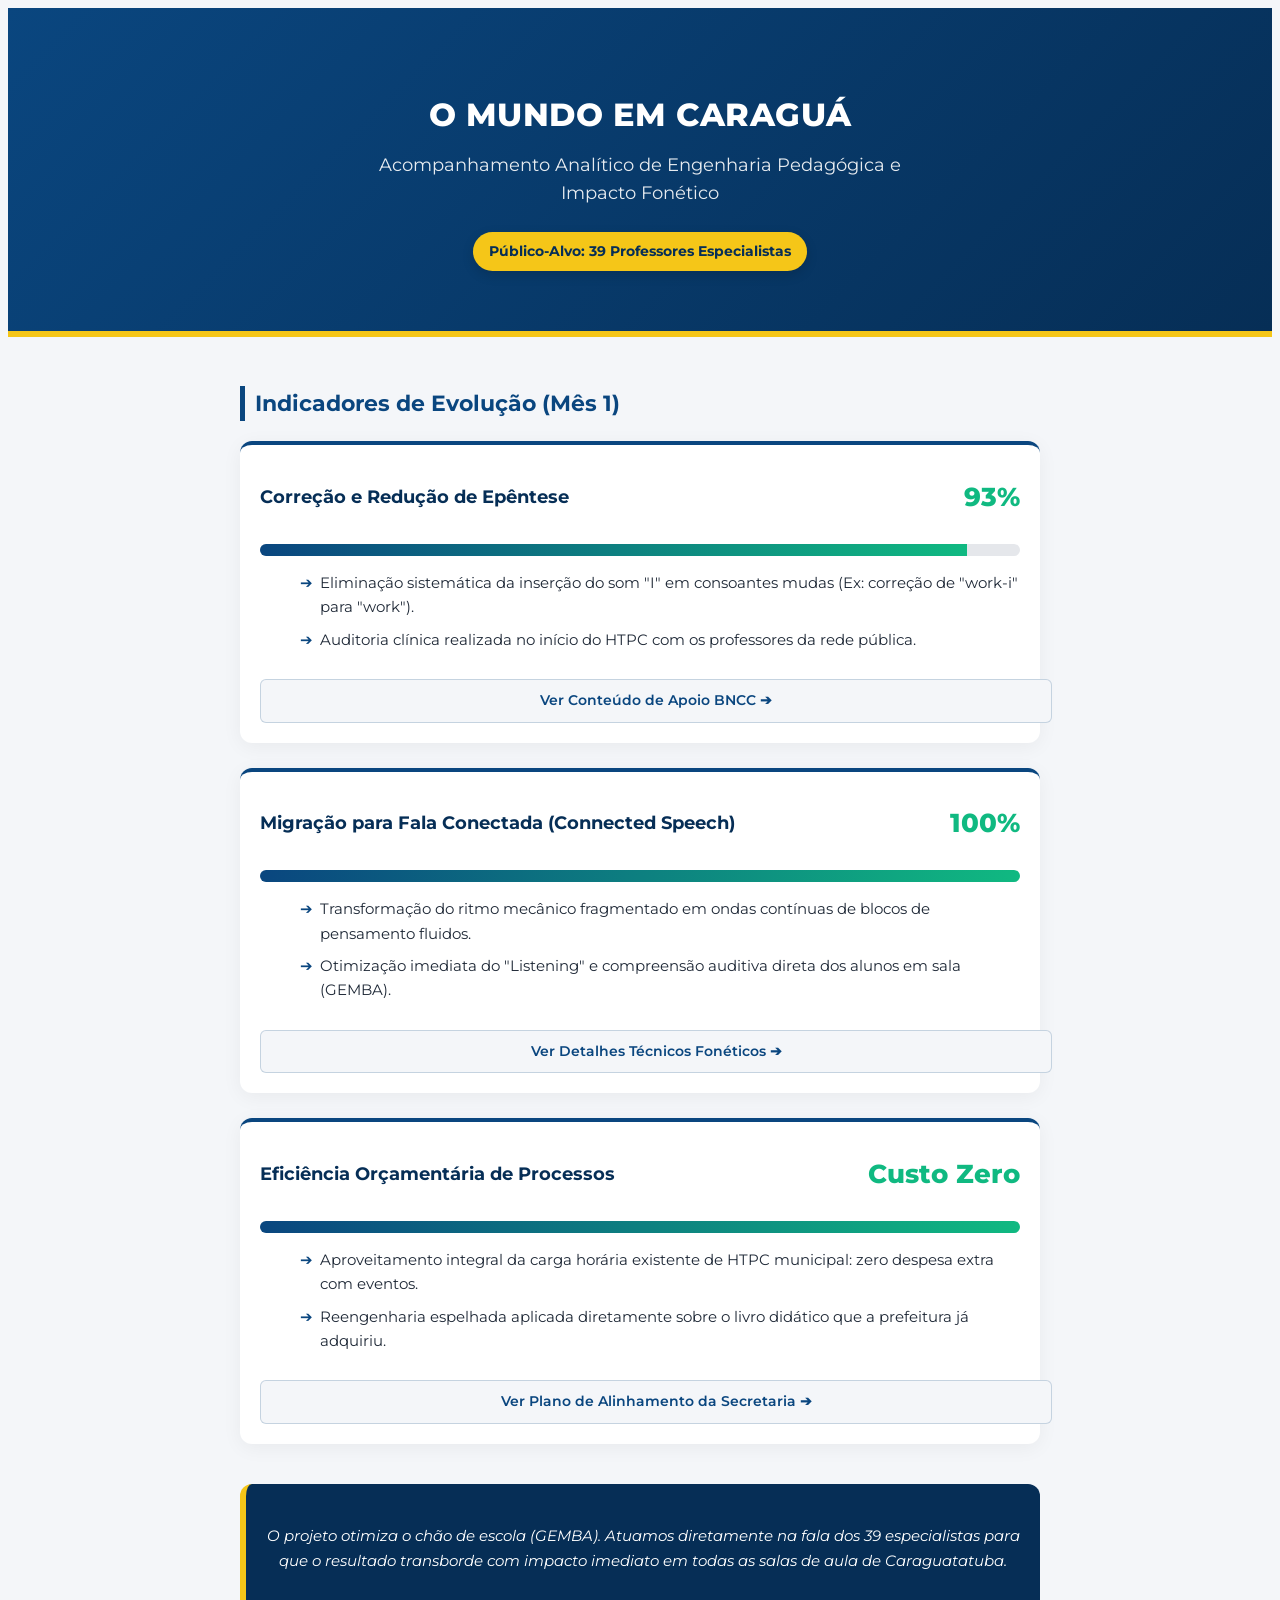
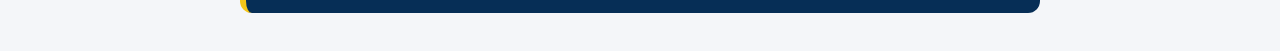
==== index.html @ d8b27a7c "feat: adicionar paginas internas e ajustar alinhamento de texto" ====
<!DOCTYPE html>
<html lang="pt-BR">
<head>
    <meta charset="UTF-8">
    <meta name="viewport" content="width=device-width, initial-scale=1.0">
    <title>Painel de Monitoramento Pedagógico - Curso Inglês Inteligente</title>
    <link rel="icon" type="image/png" href="src/images/favcon-logo.png?v=1" />
    <link rel="preconnect" href="https://fonts.googleapis.com">
    <link rel="preconnect" href="https://fonts.gstatic.com" crossorigin>
    <link href="https://fonts.googleapis.com/css2?family=Montserrat:wght@400;600;800&display=swap" rel="stylesheet">
    <link rel="stylesheet" href="src/css/reset.css">
    <link rel="stylesheet" href="src/css/styles.css">
</head>
<body>

    <header class="hero">
        <h1>O Mundo em Caraguá</h1>
        <p>Acompanhamento Analítico de Engenharia Pedagógica e Impacto Fonético</p>
        <div class="badge-total" aria-label="Escopo do projeto">Público-Alvo: 39 Professores Especialistas</div>
    </header>

    <main class="container">
        
        <section aria-label="Métricas de Evolução Técnico-Pedagógica">
            <h2 class="section-title">Indicadores de Evolução (Mês 1)</h2>

            <!-- CARD 1: EPÊNTESE -->
            <article class="card reveal">
                <div class="card-header-flex">
                    <h3 class="card-title">Correção e Redução de Epêntese</h3>
                    <span class="percentage" aria-label="Noventa e três por cento de eficácia">93%</span>
                </div>
                <div class="progress-bg">
                    <div class="progress-bar" data-progress="93%"></div>
                </div>
                <ul class="details-list">
                    <li>Eliminação sistemática da inserção do som "I" em consoantes mudas (Ex: correção de "work-i" para "work").</li>
                    <li>Auditoria clínica realizada no início do HTPC com os professores da rede pública.</li>
                </ul>
                <!-- LINK INTERNO ATUALIZADO -->
                <a href="bncc.html" class="btn-link">Ver Conteúdo de Apoio BNCC ➔</a>
            </article>

            <!-- CARD 2: FALA CONECTADA -->
            <article class="card reveal">
                <div class="card-header-flex">
                    <h3 class="card-title">Migração para Fala Conectada (Connected Speech)</h3>
                    <span class="percentage" aria-label="Cem por cento de alinhamento programático">100%</span>
                </div>
                <div class="progress-bg">
                    <div class="progress-bar" data-progress="100%"></div>
                </div>
                <ul class="details-list">
                    <li>Transformação do ritmo mecânico fragmentado em ondas contínuas de blocos de pensamento fluidos.</li>
                    <li>Otimização imediata do "Listening" e compreensão auditiva direta dos alunos em sala (GEMBA).</li>
                </ul>
                <!-- LINK INTERNO ATUALIZADO -->
                <a href="speech.html" class="btn-link">Ver Detalhes Técnicos Fonéticos ➔</a>
            </article>

            <!-- CARD 3: ECONOMIA E EFICIÊNCIA -->
            <article class="card reveal">
                <div class="card-header-flex">
                    <h3 class="card-title">Eficiência Orçamentária de Processos</h3>
                    <span class="percentage" aria-label="Custo zero em logística adicional">Custo Zero</span>
                </div>
                <div class="progress-bg">
                    <div class="progress-bar" data-progress="100%"></div>
                </div>
                <ul class="details-list">
                    <li>Aproveitamento integral da carga horária existente de HTPC municipal: zero despesa extra com eventos.</li>
                    <li>Reengenharia espelhada aplicada diretamente sobre o livro didático que a prefeitura já adquiriu.</li>
                </ul>
                <!-- LINK INTERNO ATUALIZADO -->
                <a href="secretaria.html" class="btn-link">Ver Plano de Alinhamento da Secretaria ➔</a>
            </article>

        </section>

        <footer class="footer-note reveal">
            <p> O projeto otimiza o chão de escola (GEMBA). Atuamos diretamente na fala dos 39 especialistas para que o resultado transborde com impacto imediato em todas as salas de aula de Caraguatatuba.</p>
        </footer>

    </main>

    <script src="src/js/index.js"></script>
</body>
</html>
---- src/css/styles.css ----
/* ==========================================================================
   VARIÁVEIS DE DESIGN SYSTEM (Cores Oficiais de Caraguatatuba)
   ========================================================================== */
:root {
    --azul-principal: #0a467f;
    --azul-escuro: #062e56;
    --dourado: #f5c618;
    --branco: #ffffff;
    --cinza-claro: #f4f6f9;
    --texto-dark: #1f2937;
    --verde-sucesso: #10b981;
    --transicao: all 0.4s cubic-bezier(0.16, 1, 0.3, 1);
}

body {
    font-family: 'Montserrat', sans-serif;
    background-color: var(--cinza-claro);
    color: var(--texto-dark);
    line-height: 1.6;
    overflow-x: hidden;
}

/* Acessibilidade: Navegação segura via teclado */
*:focus-visible {
    outline: 3px solid var(--dourado);
    outline-offset: 2px;
}

/* ==========================================================================
   ANIMAÇÕES E MOVIMENTO (Intersection Observer Targets)
   ========================================================================== */
.reveal {
    opacity: 0;
    transform: translateY(40px);
    transition: var(--transicao);
}

.reveal.active {
    opacity: 1;
    transform: translateY(0);
}

/* ==========================================================================
   HERO / CABEÇALHO DO PAINEL
   ========================================================================== */
.hero {
    background: linear-gradient(135deg, var(--azul-principal), var(--azul-escuro));
    color: var(--branco);
    padding: 60px 20px;
    text-align: center;
    position: relative;
    border-bottom: 6px solid var(--dourado);
}

.hero h1 {
    font-size: 2rem;
    font-weight: 800;
    margin-bottom: 10px;
    text-transform: uppercase;
    letter-spacing: 0.5px;
}

.hero p {
    font-size: 1.1rem;
    color: var(--branco);
    opacity: 0.9;
    max-width: 600px;
    margin: 0 auto 25px auto;
}

.badge-total {
    background-color: var(--dourado);
    color: var(--azul-escuro);
    padding: 8px 16px;
    border-radius: 50px;
    font-weight: 700;
    display: inline-block;
    font-size: 0.9rem;
    box-shadow: 0 4px 12px rgba(0,0,0,0.15);
}

/* ==========================================================================
   CONTAINER E CARDS DE MÉTRICAS
   ========================================================================== */
.container {
    padding: 30px 20px;
    max-width: 800px;
    margin: 0 auto;
}

.section-title {
    font-size: 1.4rem;
    color: var(--azul-principal);
    margin-bottom: 20px;
    border-left: 5px solid var(--azul-principal);
    padding-left: 10px;
    font-weight: 700;
}

.card {
    background-color: var(--branco);
    border-radius: 12px;
    padding: 20px;
    margin-bottom: 25px;
    box-shadow: 0 4px 20px rgba(0,0,0,0.05);
    border-top: 4px solid var(--azul-principal);
    transition: var(--transicao);
}

.card:hover {
    transform: translateY(-5px);
    box-shadow: 0 10px 25px rgba(6, 46, 86, 0.1);
}

.card-header-flex {
    display: flex;
    justify-content: space-between;
    align-items: center;
    margin-bottom: 15px;
}

.card-title {
    font-size: 1.1rem;
    font-weight: 700;
    color: var(--azul-escuro);
}

.percentage {
    font-size: 1.6rem;
    font-weight: 800;
    color: var(--verde-sucesso);
}

/* Barras de Rolagem Dinâmicas */
.progress-bg {
    background-color: #e5e7eb;
    border-radius: 8px;
    height: 12px;
    width: 100%;
    overflow: hidden;
    margin-bottom: 15px;
}

.progress-bar {
    background: linear-gradient(90deg, var(--azul-principal), var(--verde-sucesso));
    height: 100%;
    width: 0; /* Preenchido dinamicamente via JS */
    transition: width 1.5s cubic-bezier(0.1, 1, 0.1, 1);
}

.details-list {
    list-style: none;
    font-size: 0.95rem;
}

.details-list li {
    margin-bottom: 8px;
    padding-left: 20px;
    position: relative;
}

.details-list li::before {
    content: "➔";
    position: absolute;
    left: 0;
    color: var(--azul-principal);
}

/* Links de Corroboração Técnica */
.btn-link {
    display: inline-flex;
    align-items: center;
    justify-content: center;
    background-color: var(--cinza-claro);
    color: var(--azul-principal);
    text-decoration: none;
    padding: 10px 15px;
    border-radius: 6px;
    font-size: 0.85rem;
    font-weight: 600;
    margin-top: 12px;
    width: 100%;
    border: 1px solid rgba(10, 70, 127, 0.2);
    transition: var(--transicao);
}

.btn-link:hover {
    background-color: var(--azul-principal);
    color: var(--branco);
}

/* ==========================================================================
   DIRETRIZ DE FECHAMENTO (FOOTER)
   ========================================================================== */
.footer-note {
    background-color: var(--azul-escuro);
    color: var(--branco);
    padding: 25px 20px;
    text-align: center;
    border-radius: 12px;
    margin-top: 40px;
    border-left: 6px solid var(--dourado);
}

.footer-note p {
    font-size: 0.95rem;
    font-style: italic;
}

/* ==========================================================================
   MEDIA QUERIES (Mobile First / Otimização para Celular)
   ========================================================================== */
@media (max-width: 480px) {
    .hero h1 { font-size: 1.6rem; }
    .card-header-flex { flex-direction: column; align-items: flex-start; gap: 5px; }
    .percentage { font-size: 1.4rem; }
}

/* Ajuste de alinhamento executivo para blocos de texto */
.card p {
    text-align: justify;
    text-justify: inter-word; /* Melhora a distribuição do espaçamento em navegadores mobile */
    margin-bottom: 20px;      /* Garante o espaçamento correto entre parágrafos */
}
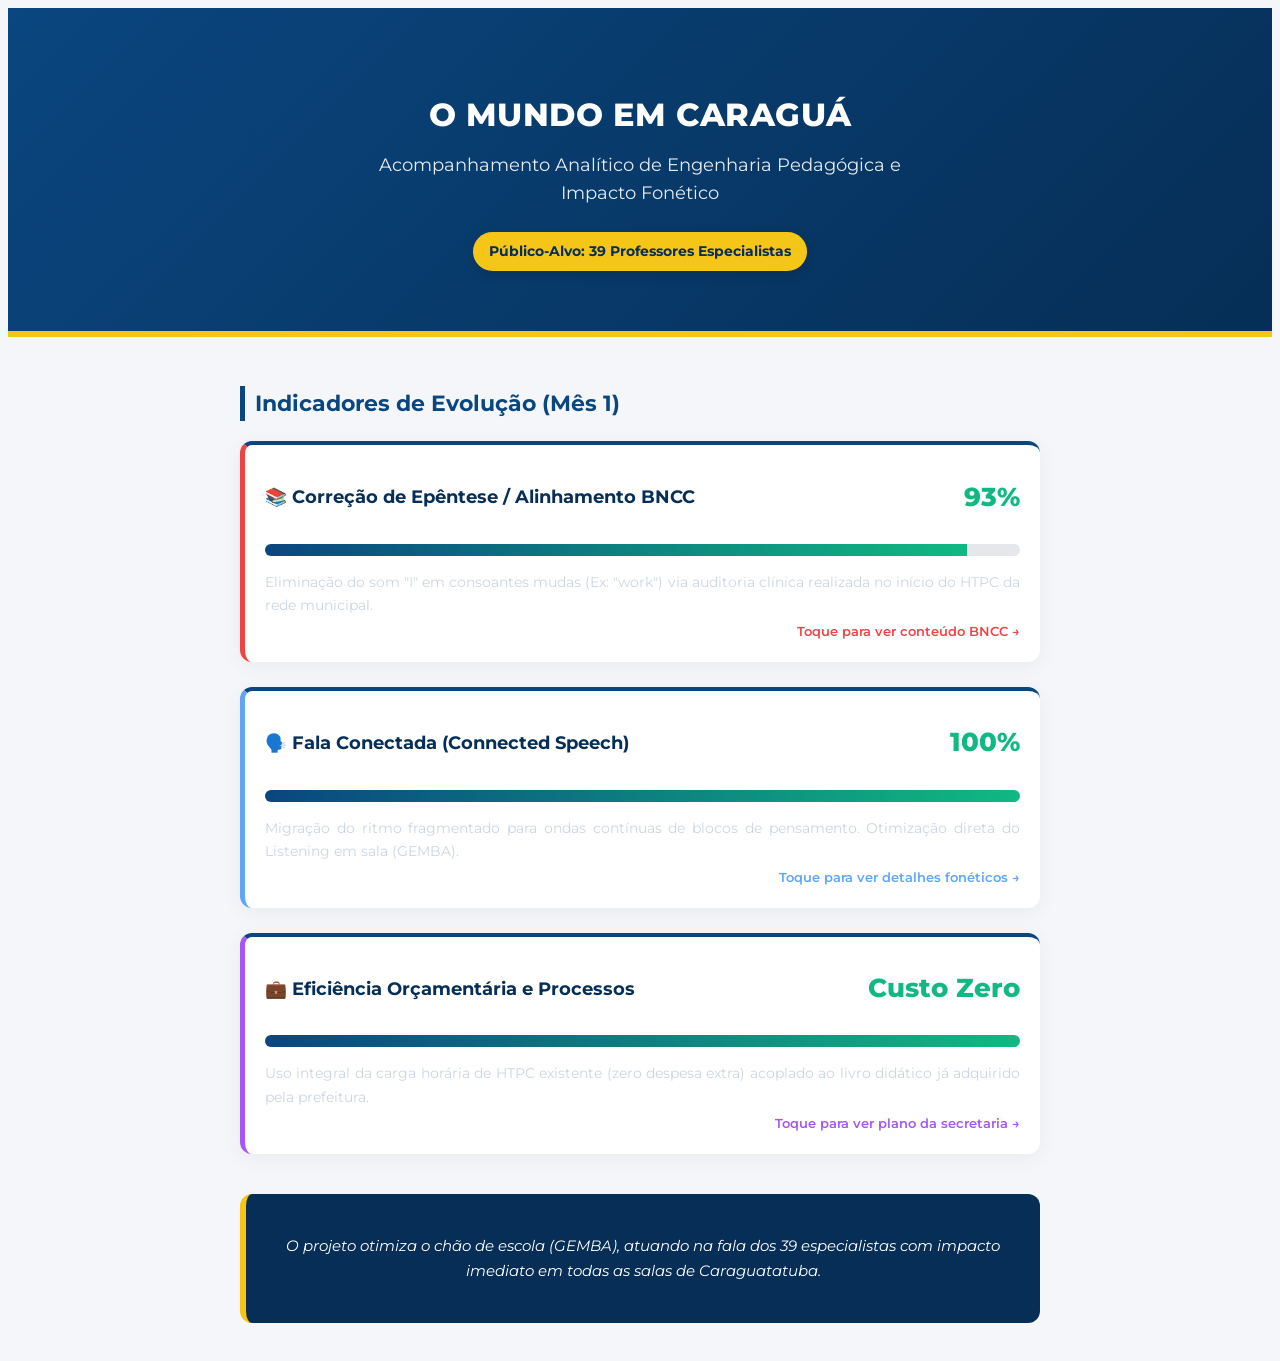
==== commit f3e88d4d: "refactor: enxugar conteúdos para mobile e aplicar links nos cards" ====
--- a/index.html
+++ b/index.html
@@ -24,61 +24,61 @@
         <section aria-label="Métricas de Evolução Técnico-Pedagógica">
             <h2 class="section-title">Indicadores de Evolução (Mês 1)</h2>
 
-            <!-- CARD 1: EPÊNTESE -->
-            <article class="card reveal">
-                <div class="card-header-flex">
-                    <h3 class="card-title">Correção e Redução de Epêntese</h3>
-                    <span class="percentage" aria-label="Noventa e três por cento de eficácia">93%</span>
-                </div>
-                <div class="progress-bg">
-                    <div class="progress-bar" data-progress="93%"></div>
-                </div>
-                <ul class="details-list">
-                    <li>Eliminação sistemática da inserção do som "I" em consoantes mudas (Ex: correção de "work-i" para "work").</li>
-                    <li>Auditoria clínica realizada no início do HTPC com os professores da rede pública.</li>
-                </ul>
-                <!-- LINK INTERNO ATUALIZADO -->
-                <a href="bncc.html" class="btn-link">Ver Conteúdo de Apoio BNCC ➔</a>
-            </article>
+            <!-- CARD 1: EPÊNTESE (Abre bncc.html) -->
+            <a href="bncc.html" style="text-decoration: none; color: inherit; display: block; margin-bottom: 15px;">
+                <article class="card reveal" style="border-left: 5px solid #ef4444;">
+                    <div class="card-header-flex">
+                        <h3 class="card-title">📚 Correção de Epêntese / Alinhamento BNCC</h3>
+                        <span class="percentage" aria-label="Noventa e três por cento de eficácia">93%</span>
+                    </div>
+                    <div class="progress-bg">
+                        <div class="progress-bar" data-progress="93%"></div>
+                    </div>
+                    <p style="font-size: 0.9rem; color: #cbd5e1; margin: 10px 0 5px 0; text-align: justify;">
+                        Eliminação do som "I" em consoantes mudas (Ex: "work") via auditoria clínica realizada no início do HTPC da rede municipal.
+                    </p>
+                    <span style="display: block; font-size: 0.8rem; color: #ef4444; font-weight: 600; text-align: right; margin-top: 5px;">Toque para ver conteúdo BNCC →</span>
+                </article>
+            </a>
 
-            <!-- CARD 2: FALA CONECTADA -->
-            <article class="card reveal">
-                <div class="card-header-flex">
-                    <h3 class="card-title">Migração para Fala Conectada (Connected Speech)</h3>
-                    <span class="percentage" aria-label="Cem por cento de alinhamento programático">100%</span>
-                </div>
-                <div class="progress-bg">
-                    <div class="progress-bar" data-progress="100%"></div>
-                </div>
-                <ul class="details-list">
-                    <li>Transformação do ritmo mecânico fragmentado em ondas contínuas de blocos de pensamento fluidos.</li>
-                    <li>Otimização imediata do "Listening" e compreensão auditiva direta dos alunos em sala (GEMBA).</li>
-                </ul>
-                <!-- LINK INTERNO ATUALIZADO -->
-                <a href="speech.html" class="btn-link">Ver Detalhes Técnicos Fonéticos ➔</a>
-            </article>
+            <!-- CARD 2: FALA CONECTADA (Abre speech.html) -->
+            <a href="speech.html" style="text-decoration: none; color: inherit; display: block; margin-bottom: 15px;">
+                <article class="card reveal" style="border-left: 5px solid #60a5fa;">
+                    <div class="card-header-flex">
+                        <h3 class="card-title">🗣️ Fala Conectada (Connected Speech)</h3>
+                        <span class="percentage" aria-label="Cem por cento de alinhamento programático">100%</span>
+                    </div>
+                    <div class="progress-bg">
+                        <div class="progress-bar" data-progress="100%"></div>
+                    </div>
+                    <p style="font-size: 0.9rem; color: #cbd5e1; margin: 10px 0 5px 0; text-align: justify;">
+                        Migração do ritmo fragmentado para ondas contínuas de blocos de pensamento. Otimização direta do Listening em sala (GEMBA).
+                    </p>
+                    <span style="display: block; font-size: 0.8rem; color: #60a5fa; font-weight: 600; text-align: right; margin-top: 5px;">Toque para ver detalhes fonéticos →</span>
+                </article>
+            </a>
 
-            <!-- CARD 3: ECONOMIA E EFICIÊNCIA -->
-            <article class="card reveal">
-                <div class="card-header-flex">
-                    <h3 class="card-title">Eficiência Orçamentária de Processos</h3>
-                    <span class="percentage" aria-label="Custo zero em logística adicional">Custo Zero</span>
-                </div>
-                <div class="progress-bg">
-                    <div class="progress-bar" data-progress="100%"></div>
-                </div>
-                <ul class="details-list">
-                    <li>Aproveitamento integral da carga horária existente de HTPC municipal: zero despesa extra com eventos.</li>
-                    <li>Reengenharia espelhada aplicada diretamente sobre o livro didático que a prefeitura já adquiriu.</li>
-                </ul>
-                <!-- LINK INTERNO ATUALIZADO -->
-                <a href="secretaria.html" class="btn-link">Ver Plano de Alinhamento da Secretaria ➔</a>
-            </article>
+            <!-- CARD 3: ECONOMIA E EFICIÊNCIA (Abre secretaria.html) -->
+            <a href="secretaria.html" style="text-decoration: none; color: inherit; display: block; margin-bottom: 15px;">
+                <article class="card reveal" style="border-left: 5px solid #a855f7;">
+                    <div class="card-header-flex">
+                        <h3 class="card-title">💼 Eficiência Orçamentária e Processos</h3>
+                        <span class="percentage" aria-label="Custo zero em logística adicional">Custo Zero</span>
+                    </div>
+                    <div class="progress-bg">
+                        <div class="progress-bar" data-progress="100%"></div>
+                    </div>
+                    <p style="font-size: 0.9rem; color: #cbd5e1; margin: 10px 0 5px 0; text-align: justify;">
+                        Uso integral da carga horária de HTPC existente (zero despesa extra) acoplado ao livro didático já adquirido pela prefeitura.
+                    </p>
+                    <span style="display: block; font-size: 0.8rem; color: #a855f7; font-weight: 600; text-align: right; margin-top: 5px;">Toque para ver plano da secretaria →</span>
+                </article>
+            </a>
 
         </section>
 
         <footer class="footer-note reveal">
-            <p> O projeto otimiza o chão de escola (GEMBA). Atuamos diretamente na fala dos 39 especialistas para que o resultado transborde com impacto imediato em todas as salas de aula de Caraguatatuba.</p>
+            <p>O projeto otimiza o chão de escola (GEMBA), atuando na fala dos 39 especialistas com impacto imediato em todas as salas de Caraguatatuba.</p>
         </footer>
 
     </main>
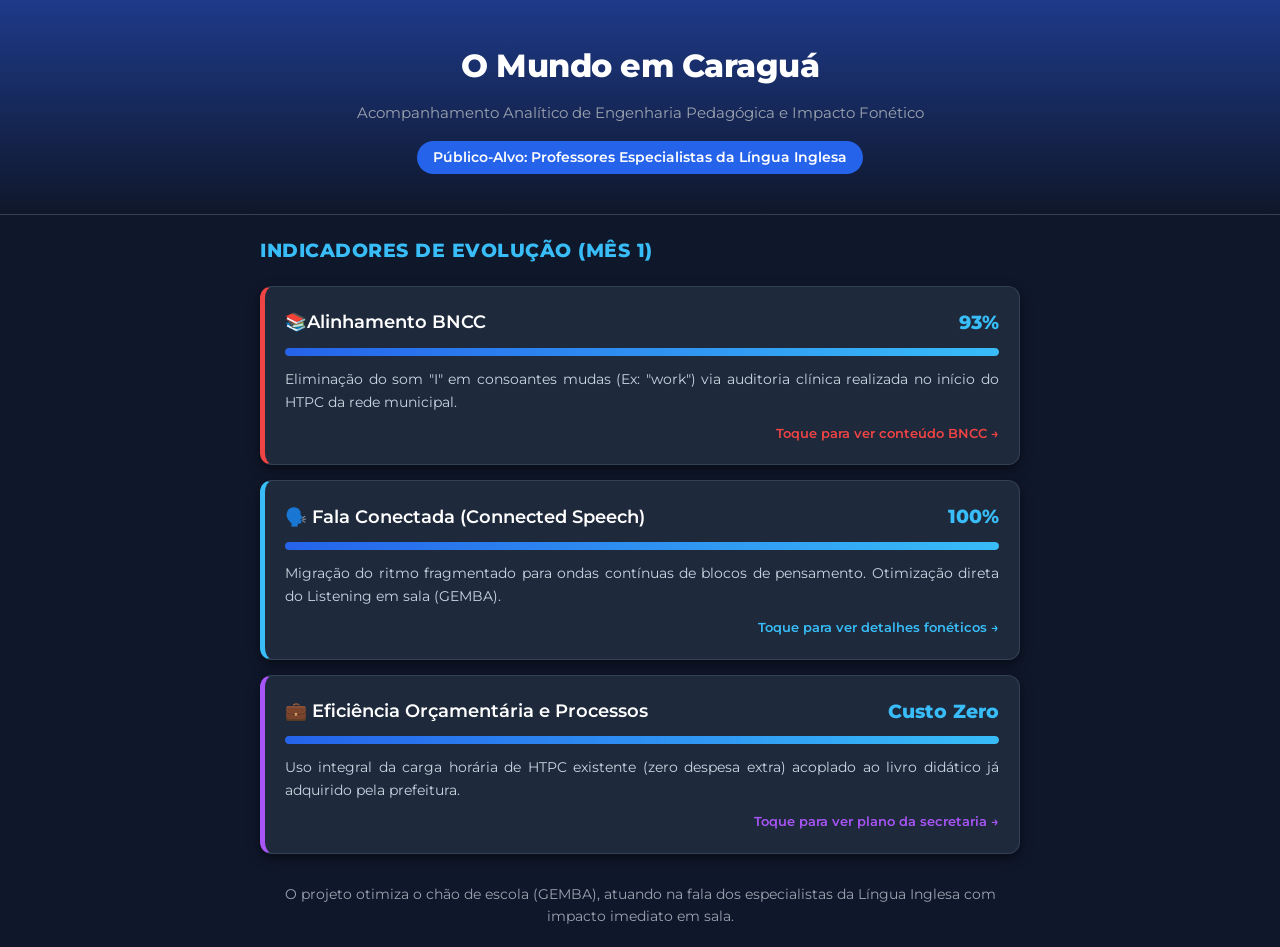
==== commit 683df87d: "feat: integração do texto de integração oficial e dark mode completo" ====
--- a/index.html
+++ b/index.html
@@ -16,7 +16,7 @@
     <header class="hero">
         <h1>O Mundo em Caraguá</h1>
         <p>Acompanhamento Analítico de Engenharia Pedagógica e Impacto Fonético</p>
-        <div class="badge-total" aria-label="Escopo do projeto">Público-Alvo: 39 Professores Especialistas</div>
+        <div class="badge-total">Público-Alvo: Professores Especialistas da Língua Inglesa</div>
     </header>
 
     <main class="container">
@@ -25,60 +25,54 @@
             <h2 class="section-title">Indicadores de Evolução (Mês 1)</h2>
 
             <!-- CARD 1: EPÊNTESE (Abre bncc.html) -->
-            <a href="bncc.html" style="text-decoration: none; color: inherit; display: block; margin-bottom: 15px;">
+            <a href="bncc.html" style="text-decoration: none; color: inherit; display: block;">
                 <article class="card reveal" style="border-left: 5px solid #ef4444;">
                     <div class="card-header-flex">
-                        <h3 class="card-title">📚 Correção de Epêntese / Alinhamento BNCC</h3>
-                        <span class="percentage" aria-label="Noventa e três por cento de eficácia">93%</span>
+                        <h3 class="card-title">📚Alinhamento BNCC</h3>
+                        <span class="percentage">93%</span>
                     </div>
                     <div class="progress-bg">
-                        <div class="progress-bar" data-progress="93%"></div>
+                        <div class="progress-bar" style="width: 93%;"></div>
                     </div>
-                    <p style="font-size: 0.9rem; color: #cbd5e1; margin: 10px 0 5px 0; text-align: justify;">
-                        Eliminação do som "I" em consoantes mudas (Ex: "work") via auditoria clínica realizada no início do HTPC da rede municipal.
-                    </p>
-                    <span style="display: block; font-size: 0.8rem; color: #ef4444; font-weight: 600; text-align: right; margin-top: 5px;">Toque para ver conteúdo BNCC →</span>
+                    <p>Eliminação do som "I" em consoantes mudas (Ex: "work") via auditoria clínica realizada no início do HTPC da rede municipal.</p>
+                    <span style="display: block; font-size: 0.8rem; color: #ef4444; font-weight: 600; text-align: right; margin-top: 10px;">Toque para ver conteúdo BNCC →</span>
                 </article>
             </a>
 
             <!-- CARD 2: FALA CONECTADA (Abre speech.html) -->
-            <a href="speech.html" style="text-decoration: none; color: inherit; display: block; margin-bottom: 15px;">
-                <article class="card reveal" style="border-left: 5px solid #60a5fa;">
+            <a href="speech.html" style="text-decoration: none; color: inherit; display: block;">
+                <article class="card reveal" style="border-left: 5px solid #38bdf8;">
                     <div class="card-header-flex">
                         <h3 class="card-title">🗣️ Fala Conectada (Connected Speech)</h3>
-                        <span class="percentage" aria-label="Cem por cento de alinhamento programático">100%</span>
+                        <span class="percentage">100%</span>
                     </div>
                     <div class="progress-bg">
-                        <div class="progress-bar" data-progress="100%"></div>
+                        <div class="progress-bar" style="width: 100%;"></div>
                     </div>
-                    <p style="font-size: 0.9rem; color: #cbd5e1; margin: 10px 0 5px 0; text-align: justify;">
-                        Migração do ritmo fragmentado para ondas contínuas de blocos de pensamento. Otimização direta do Listening em sala (GEMBA).
-                    </p>
-                    <span style="display: block; font-size: 0.8rem; color: #60a5fa; font-weight: 600; text-align: right; margin-top: 5px;">Toque para ver detalhes fonéticos →</span>
+                    <p>Migração do ritmo fragmentado para ondas contínuas de blocos de pensamento. Otimização direta do Listening em sala (GEMBA).</p>
+                    <span style="display: block; font-size: 0.8rem; color: #38bdf8; font-weight: 600; text-align: right; margin-top: 10px;">Toque para ver detalhes fonéticos →</span>
                 </article>
             </a>
 
             <!-- CARD 3: ECONOMIA E EFICIÊNCIA (Abre secretaria.html) -->
-            <a href="secretaria.html" style="text-decoration: none; color: inherit; display: block; margin-bottom: 15px;">
+            <a href="secretaria.html" style="text-decoration: none; color: inherit; display: block;">
                 <article class="card reveal" style="border-left: 5px solid #a855f7;">
                     <div class="card-header-flex">
                         <h3 class="card-title">💼 Eficiência Orçamentária e Processos</h3>
-                        <span class="percentage" aria-label="Custo zero em logística adicional">Custo Zero</span>
+                        <span class="percentage">Custo Zero</span>
                     </div>
                     <div class="progress-bg">
-                        <div class="progress-bar" data-progress="100%"></div>
+                        <div class="progress-bar" style="width: 100%;"></div>
                     </div>
-                    <p style="font-size: 0.9rem; color: #cbd5e1; margin: 10px 0 5px 0; text-align: justify;">
-                        Uso integral da carga horária de HTPC existente (zero despesa extra) acoplado ao livro didático já adquirido pela prefeitura.
-                    </p>
-                    <span style="display: block; font-size: 0.8rem; color: #a855f7; font-weight: 600; text-align: right; margin-top: 5px;">Toque para ver plano da secretaria →</span>
+                    <p>Uso integral da carga horária de HTPC existente (zero despesa extra) acoplado ao livro didático já adquirido pela prefeitura.</p>
+                    <span style="display: block; font-size: 0.8rem; color: #a855f7; font-weight: 600; text-align: right; margin-top: 10px;">Toque para ver plano da secretaria →</span>
                 </article>
             </a>
 
         </section>
 
         <footer class="footer-note reveal">
-            <p>O projeto otimiza o chão de escola (GEMBA), atuando na fala dos 39 especialistas com impacto imediato em todas as salas de Caraguatatuba.</p>
+            <p>O projeto otimiza o chão de escola (GEMBA), atuando na fala dos especialistas da Língua Inglesa com impacto imediato em sala.</p>
         </footer>
 
     </main>
--- a/src/css/styles.css
+++ b/src/css/styles.css
@@ -1,224 +1,159 @@
-/* ==========================================================================
-   VARIÁVEIS DE DESIGN SYSTEM (Cores Oficiais de Caraguatatuba)
-   ========================================================================== */
+/* VARIÁVEIS CORPORATIVAS EM DARK MODE */
 :root {
-    --azul-principal: #0a467f;
-    --azul-escuro: #062e56;
-    --dourado: #f5c618;
-    --branco: #ffffff;
-    --cinza-claro: #f4f6f9;
-    --texto-dark: #1f2937;
-    --verde-sucesso: #10b981;
-    --transicao: all 0.4s cubic-bezier(0.16, 1, 0.3, 1);
+    --bg-fundo: #0f172a;        /* Fundo ultra escuro */
+    --bg-cards: #1e293b;        /* Fundo dos cards cinza-azulado */
+    --texto-principal: #f8fafc; /* Texto principal quase branco */
+    --texto-mutado: #9ca3af;    /* Texto secundário cinza claro */
+    --azul-principal: #3b82f6;  /* Azul neon para links e destaques */
+    --azul-secundario: #38bdf8; /* Azul claro para títulos */
+}
+
+/* CONFIGURAÇÃO BASE */
+* {
+    box-sizing: border-box;
+    margin: 0;
+    padding: 0;
 }
 
 body {
+    background-color: var(--bg-fundo);
+    color: var(--texto-principal);
     font-family: 'Montserrat', sans-serif;
-    background-color: var(--cinza-claro);
-    color: var(--texto-dark);
     line-height: 1.6;
-    overflow-x: hidden;
 }
 
-/* Acessibilidade: Navegação segura via teclado */
-*:focus-visible {
-    outline: 3px solid var(--dourado);
-    outline-offset: 2px;
-}
-
-/* ==========================================================================
-   ANIMAÇÕES E MOVIMENTO (Intersection Observer Targets)
-   ========================================================================== */
-.reveal {
-    opacity: 0;
-    transform: translateY(40px);
-    transition: var(--transicao);
-}
-
-.reveal.active {
-    opacity: 1;
-    transform: translateY(0);
-}
-
-/* ==========================================================================
-   HERO / CABEÇALHO DO PAINEL
-   ========================================================================== */
+/* HERO HEADER TRABALHADO COM DEGRADE ESCURO */
 .hero {
-    background: linear-gradient(135deg, var(--azul-principal), var(--azul-escuro));
-    color: var(--branco);
-    padding: 60px 20px;
     text-align: center;
-    position: relative;
-    border-bottom: 6px solid var(--dourado);
+    padding: 40px 20px;
+    background: linear-gradient(180deg, #1e3a8a 0%, var(--bg-fundo) 100%);
+    border-bottom: 1px solid #334155;
 }
 
 .hero h1 {
     font-size: 2rem;
     font-weight: 800;
     margin-bottom: 10px;
-    text-transform: uppercase;
-    letter-spacing: 0.5px;
+    letter-spacing: -0.5px;
+    color: #ffffff;
 }
 
 .hero p {
-    font-size: 1.1rem;
-    color: var(--branco);
-    opacity: 0.9;
+    font-size: 0.95rem;
+    color: var(--texto-mutado);
     max-width: 600px;
-    margin: 0 auto 25px auto;
+    margin: 0 auto 15px auto;
 }
 
 .badge-total {
-    background-color: var(--dourado);
-    color: var(--azul-escuro);
-    padding: 8px 16px;
-    border-radius: 50px;
-    font-weight: 700;
     display: inline-block;
-    font-size: 0.9rem;
-    box-shadow: 0 4px 12px rgba(0,0,0,0.15);
+    background-color: #2563eb;
+    color: #ffffff;
+    padding: 6px 16px;
+    border-radius: 20px;
+    font-size: 0.85rem;
+    font-weight: 600;
 }
 
-/* ==========================================================================
-   CONTAINER E CARDS DE MÉTRICAS
-   ========================================================================== */
 .container {
-    padding: 30px 20px;
     max-width: 800px;
     margin: 0 auto;
+    padding: 20px;
 }
 
 .section-title {
-    font-size: 1.4rem;
-    color: var(--azul-principal);
+    font-size: 1.2rem;
+    font-weight: 800;
+    text-transform: uppercase;
+    letter-spacing: 0.5px;
+    color: var(--azul-secundario);
     margin-bottom: 20px;
-    border-left: 5px solid var(--azul-principal);
-    padding-left: 10px;
-    font-weight: 700;
 }
 
+/* CARDS RESPONSIVOS E CLICÁVEIS */
 .card {
-    background-color: var(--branco);
+    background-color: var(--bg-cards);
+    padding: 20px;
     border-radius: 12px;
-    padding: 20px;
-    margin-bottom: 25px;
-    box-shadow: 0 4px 20px rgba(0,0,0,0.05);
-    border-top: 4px solid var(--azul-principal);
-    transition: var(--transicao);
-}
-
-.card:hover {
-    transform: translateY(-5px);
-    box-shadow: 0 10px 25px rgba(6, 46, 86, 0.1);
+    box-shadow: 0 4px 12px rgba(0, 0, 0, 0.5);
+    margin-bottom: 15px;
+    border: 1px solid #334155;
+    transition: transform 0.2s, background-color 0.2s;
 }
 
 .card-header-flex {
     display: flex;
     justify-content: space-between;
     align-items: center;
-    margin-bottom: 15px;
+    margin-bottom: 10px;
 }
 
 .card-title {
     font-size: 1.1rem;
-    font-weight: 700;
-    color: var(--azul-escuro);
+    font-weight: 600;
+    color: #ffffff;
 }
 
 .percentage {
-    font-size: 1.6rem;
+    font-size: 1.2rem;
     font-weight: 800;
-    color: var(--verde-sucesso);
+    color: var(--azul-secundario);
 }
 
-/* Barras de Rolagem Dinâmicas */
+/* BARRAS DE PROGRESSO */
 .progress-bg {
-    background-color: #e5e7eb;
-    border-radius: 8px;
-    height: 12px;
+    background-color: #334155;
+    height: 8px;
+    border-radius: 4px;
     width: 100%;
+    margin-bottom: 12px;
     overflow: hidden;
-    margin-bottom: 15px;
 }
 
 .progress-bar {
-    background: linear-gradient(90deg, var(--azul-principal), var(--verde-sucesso));
+    background: linear-gradient(90deg, #2563eb, #38bdf8);
     height: 100%;
-    width: 0; /* Preenchido dinamicamente via JS */
-    transition: width 1.5s cubic-bezier(0.1, 1, 0.1, 1);
+    border-radius: 4px;
 }
 
-.details-list {
-    list-style: none;
-    font-size: 0.95rem;
+/* TEXTOS INTERNOS DOS CARDS */
+.card p {
+    font-size: 0.9rem;
+    color: #cbd5e1;
+    text-align: justify;
 }
 
-.details-list li {
-    margin-bottom: 8px;
-    padding-left: 20px;
-    position: relative;
-}
-
-.details-list li::before {
-    content: "➔";
-    position: absolute;
-    left: 0;
-    color: var(--azul-principal);
-}
-
-/* Links de Corroboração Técnica */
+/* BOTÃO DE VOLTAR / LINKS */
 .btn-link {
-    display: inline-flex;
-    align-items: center;
-    justify-content: center;
-    background-color: var(--cinza-claro);
-    color: var(--azul-principal);
+    display: inline-block;
+    background-color: #2563eb;
+    color: #ffffff;
     text-decoration: none;
-    padding: 10px 15px;
+    padding: 10px 20px;
     border-radius: 6px;
-    font-size: 0.85rem;
     font-weight: 600;
-    margin-top: 12px;
-    width: 100%;
-    border: 1px solid rgba(10, 70, 127, 0.2);
-    transition: var(--transicao);
+    font-size: 0.9rem;
+    margin-top: 15px;
+    text-align: center;
+    transition: background-color 0.2s;
 }
 
 .btn-link:hover {
-    background-color: var(--azul-principal);
-    color: var(--branco);
+    background-color: #1d4ed8;
 }
 
-/* ==========================================================================
-   DIRETRIZ DE FECHAMENTO (FOOTER)
-   ========================================================================== */
 .footer-note {
-    background-color: var(--azul-escuro);
-    color: var(--branco);
-    padding: 25px 20px;
     text-align: center;
-    border-radius: 12px;
-    margin-top: 40px;
-    border-left: 6px solid var(--dourado);
+    margin-top: 30px;
+    font-size: 0.85rem;
+    color: var(--texto-mutado);
 }
 
-.footer-note p {
-    font-size: 0.95rem;
-    font-style: italic;
-}
-
-/* ==========================================================================
-   MEDIA QUERIES (Mobile First / Otimização para Celular)
-   ========================================================================== */
-@media (max-width: 480px) {
-    .hero h1 { font-size: 1.6rem; }
-    .card-header-flex { flex-direction: column; align-items: flex-start; gap: 5px; }
-    .percentage { font-size: 1.4rem; }
-}
-
-/* Ajuste de alinhamento executivo para blocos de texto */
-.card p {
-    text-align: justify;
-    text-justify: inter-word; /* Melhora a distribuição do espaçamento em navegadores mobile */
-    margin-bottom: 20px;      /* Garante o espaçamento correto entre parágrafos */
+/* 🖥️ COMPORTAMENTO PARA PC (HOVER E CLIQUE) */
+@media (min-width: 768px) {
+    .card:hover {
+        transform: translateY(-2px);
+        background-color: #24334d;
+        cursor: pointer;
+    }
 }
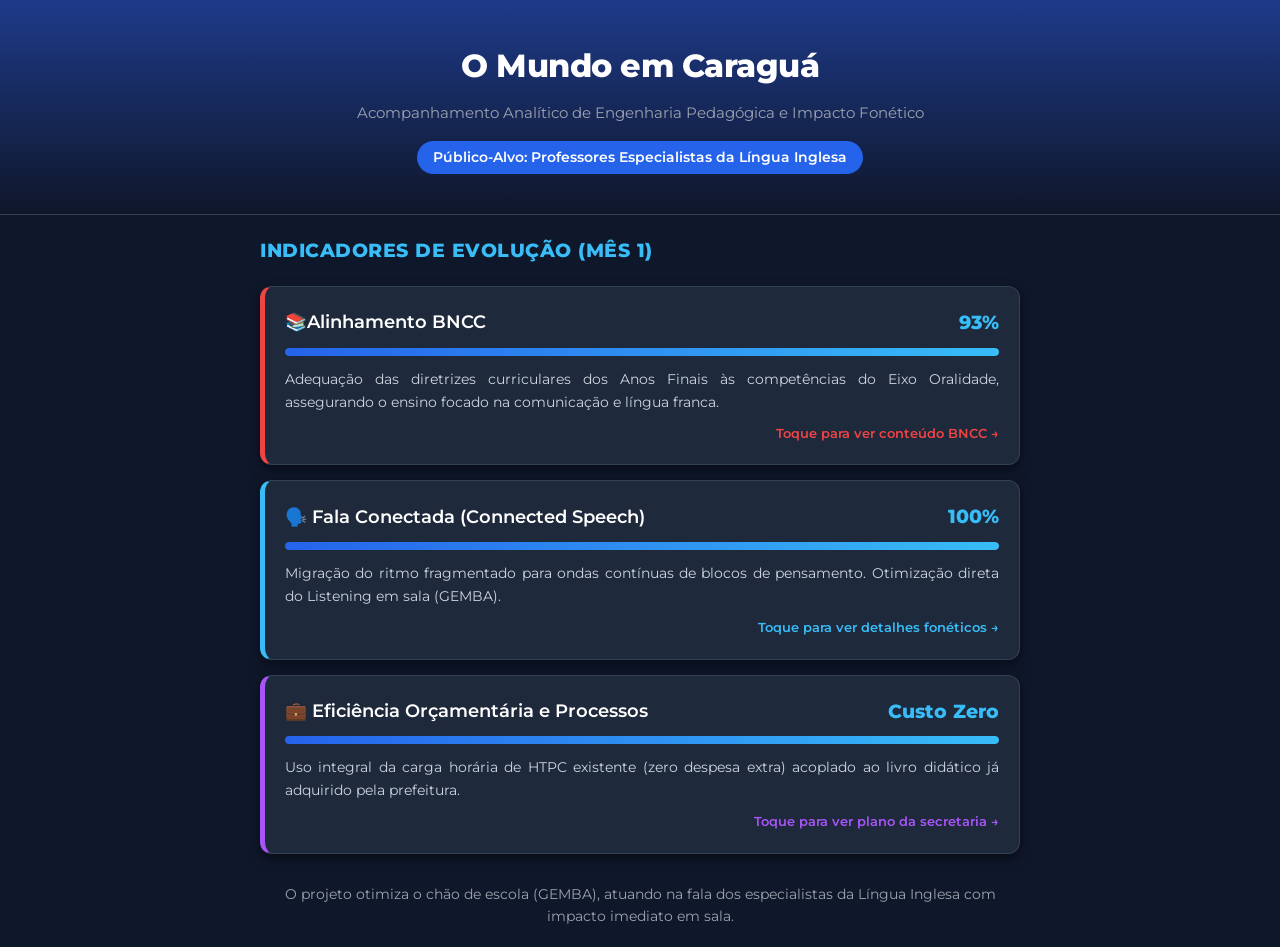
==== commit 1bc2cfc6: "fix: atualizar descricao do card BNCC para total correspondencia ao titulo" ====
--- a/index.html
+++ b/index.html
@@ -34,7 +34,7 @@
                     <div class="progress-bg">
                         <div class="progress-bar" style="width: 93%;"></div>
                     </div>
-                    <p>Eliminação do som "I" em consoantes mudas (Ex: "work") via auditoria clínica realizada no início do HTPC da rede municipal.</p>
+                    <p>Adequação das diretrizes curriculares dos Anos Finais às competências do Eixo Oralidade, assegurando o ensino focado na comunicação e língua franca.</p>
                     <span style="display: block; font-size: 0.8rem; color: #ef4444; font-weight: 600; text-align: right; margin-top: 10px;">Toque para ver conteúdo BNCC →</span>
                 </article>
             </a>
